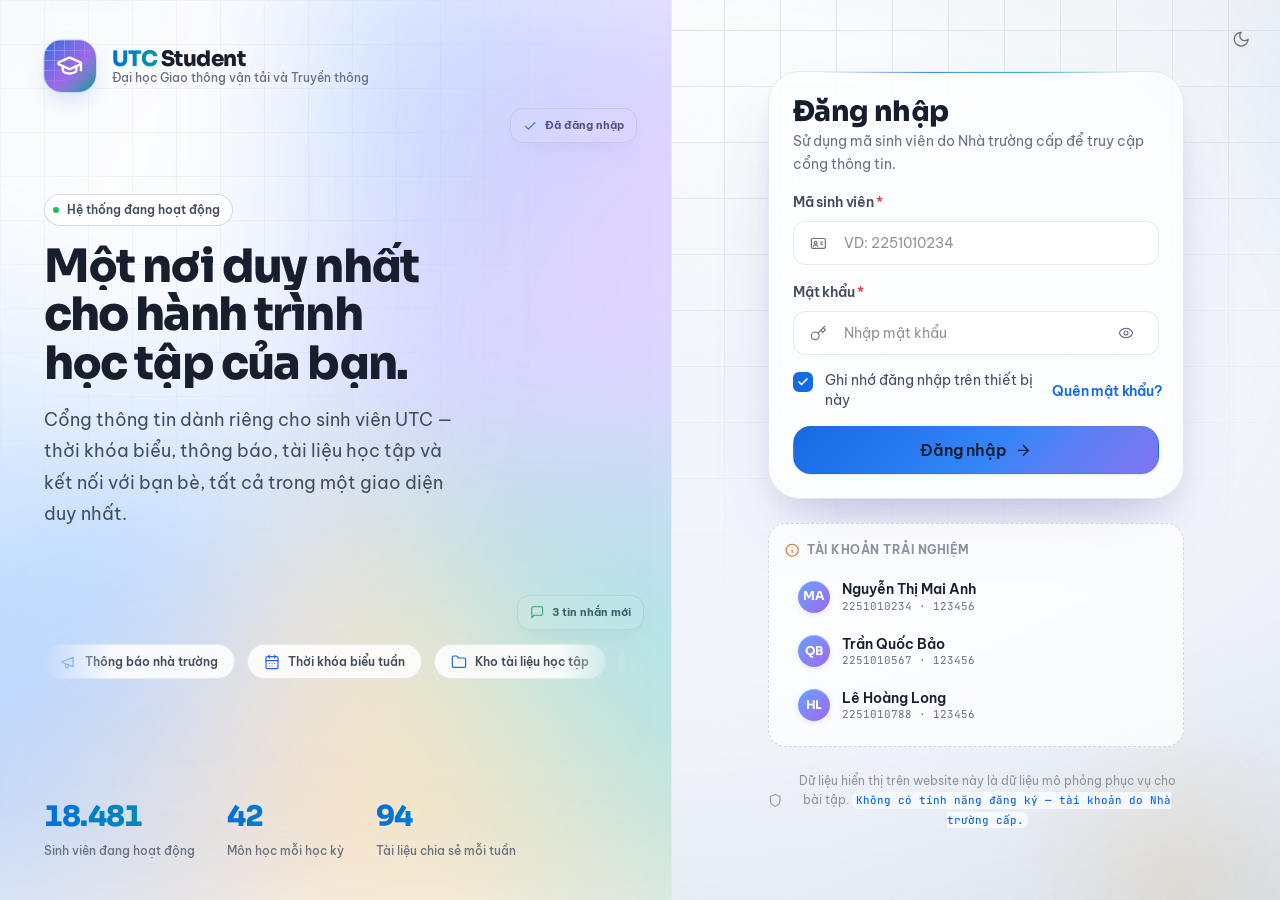
==== index.html @ 74a902a6 "Initial commit" ====
<!DOCTYPE html>
<html lang="vi" data-theme="dark">
<head>
  <meta charset="UTF-8">
  <meta name="viewport" content="width=device-width, initial-scale=1.0, viewport-fit=cover">
  <meta name="theme-color" content="#0d1018">
  <meta name="color-scheme" content="dark light">
  <meta name="description"
        content="UTC Student — cổng thông tin sinh viên dành cho Trường Đại học Giao thông vận tải và Truyền thông: thời khóa biểu, thông báo, tài liệu, bài đăng, kết bạn và tin nhắn.">
  <meta name="robots" content="index, follow">
  <meta name="author" content="UTC Student">

  <!-- Open Graph / Twitter -->
  <meta property="og:type" content="website">
  <meta property="og:site_name" content="UTC Student">
  <meta property="og:title" content="UTC Student — Cổng thông tin sinh viên">
  <meta property="og:description"
        content="Thời khóa biểu, thông báo, tài liệu, bài đăng, kết bạn và tin nhắn — dành cho sinh viên ĐH Giao thông vận tải và Truyền thông.">
  <meta property="og:image" content="assets/og-image.svg">
  <meta property="og:locale" content="vi_VN">
  <meta name="twitter:card" content="summary_large_image">
  <meta name="twitter:title" content="UTC Student — Cổng thông tin sinh viên">
  <meta name="twitter:description" content="Cổng thông tin sinh viên UTC: thời khóa biểu, thông báo, tài liệu và cộng đồng.">
  <meta name="twitter:image" content="assets/og-image.svg">

  <title>UTC Student — Cổng thông tin sinh viên</title>

  <!-- Inline SVG favicon: the brand mark, no extra request -->
  <link rel="icon" type="image/svg+xml" href="assets/favicon.svg">
  <link rel="apple-touch-icon" href="assets/favicon.svg">
  <link rel="manifest" href="manifest.webmanifest">

  <!--
    Paint the persisted theme before the stylesheet applies, so there is no flash.
    Also honours ?theme= so a Pages preview link can force light or dark.
  -->
  <script>
    (function () {
      try {
        var forced = new URLSearchParams(location.search).get('theme');
        var saved = localStorage.getItem('utc-student:theme');
        var theme = (forced === 'light' || forced === 'dark')
          ? forced
          : (saved === 'light' || saved === 'dark'
              ? saved
              : (window.matchMedia('(prefers-color-scheme: light)').matches ? 'light' : 'dark'));
        document.documentElement.setAttribute('data-theme', theme);
      } catch (error) {
        document.documentElement.setAttribute('data-theme', 'dark');
      }
    })();
  </script>

  <!--
    v= is the cache-buster. GitHub Pages serves static files through a CDN with a
    long TTL, so a redeploy will not invalidate styles.css / main.js on its own.
    Bump this number whenever you ship a change: it appends a unique query string
    and forces a fresh fetch for every entry point.
  -->
  <link rel="stylesheet" href="styles/styles.css?v=20261018">

  <!-- Warm the font that paints first, then the stylesheet -->
  <link rel="preload" href="assets/fonts/BeVietnamPro-400-vietnamese.woff2" as="font" type="font/woff2" crossorigin>
  <link rel="preload" href="assets/fonts/BeVietnamPro-700-vietnamese.woff2" as="font" type="font/woff2" crossorigin>
</head>

<body>
  <a class="skip-link" href="#root">Bỏ qua điều hướng</a>

  <!-- Ambient background + routed content are mounted here by scripts/main.js -->
  <div id="root" role="application" aria-label="UTC Student"></div>

  <!-- First-paint placeholder, removed by the router on the first resolve -->
  <div id="boot-screen" aria-hidden="true"
       style="position:fixed;inset:0;display:grid;place-items:center;gap:1rem;z-index:900">
    <div style="display:flex;flex-direction:column;align-items:center;gap:1.25rem">
      <div class="spinner" style="width:2rem;height:2rem;color:#6366f1"></div>
      <p style="font:600 .8125rem/1.4 'Be Vietnam Pro',system-ui,sans-serif;color:#94a3b8;letter-spacing:.04em">
        Đang tải UTC Student…
      </p>
    </div>
  </div>

  <noscript>
    <div style="position:fixed;inset:0;display:grid;place-items:center;padding:2rem;text-align:center;z-index:1000">
      <div style="max-width:32rem">
        <h1 style="font:800 1.5rem/1.2 system-ui,sans-serif;margin-bottom:.75rem">Cần bật JavaScript</h1>
        <p style="font:400 .9375rem/1.7 system-ui,sans-serif;color:#64748b">
          UTC Student là một ứng dụng web hiện tại, được xây dựng hoàn toàn bằng HTML, CSS và JavaScript
          thuần. Vui lòng bật JavaScript trong trình duyệt để tiếp tục.
        </p>
      </div>
    </div>
  </noscript>

  <!--
    v= matches index.html. See the note on the stylesheet link above.
    type=module is required — the app is split across ES modules.
  -->
  <script type="module" src="scripts/main.js?v=20261018"></script>

  <script>
    // Remove the boot placeholder once the first route has rendered.
    window.addEventListener('load', function () {
      var check = setInterval(function () {
        if (document.body.classList.contains('is-ready')) {
          var boot = document.getElementById('boot-screen');
          if (boot) {
            boot.style.opacity = '0';
            boot.style.transition = 'opacity 320ms ease';
            setTimeout(function () { boot.remove(); }, 340);
          }
          clearInterval(check);
        }
      }, 60);
      setTimeout(function () { clearInterval(check); }, 8000);
    });
  </script>
</body>
</html>
---- styles/styles.css ----
/* ==========================================================================
   UTC STUDENT — STYLESHEET MANIFEST
   Load order matters: tokens → base → components → layout → features.
   ========================================================================== */

/* ---------- 1. Design system ---------- */
@import url('./base/fonts.css');
@import url('./base/tokens.css');
@import url('./base/reset.css');
@import url('./base/typography.css');
@import url('./base/textures.css');
@import url('./base/animations.css');
@import url('./base/utilities.css');

/* ---------- 2. Components ---------- */
@import url('./components/button.css');
@import url('./components/card.css');
@import url('./components/form.css');
@import url('./components/badge.css');
@import url('./components/overlay.css');
@import url('./components/navigation.css');
@import url('./components/command-palette.css');

/* ---------- 3. Layout ---------- */
@import url('./layout/app-shell.css');
@import url('./layout/sidebar.css');
@import url('./layout/topbar.css');

/* ---------- 4. Features ---------- */
@import url('./features/login.css');
@import url('./features/dashboard.css');
@import url('./features/news.css');
@import url('./features/timetable.css');
@import url('./features/grades.css');
@import url('./features/profile.css');
@import url('./features/friends.css');
@import url('./features/chat.css');
@import url('./features/posts.css');
@import url('./features/documents.css');
@import url('./features/notifications.css');
@import url('./features/settings.css');
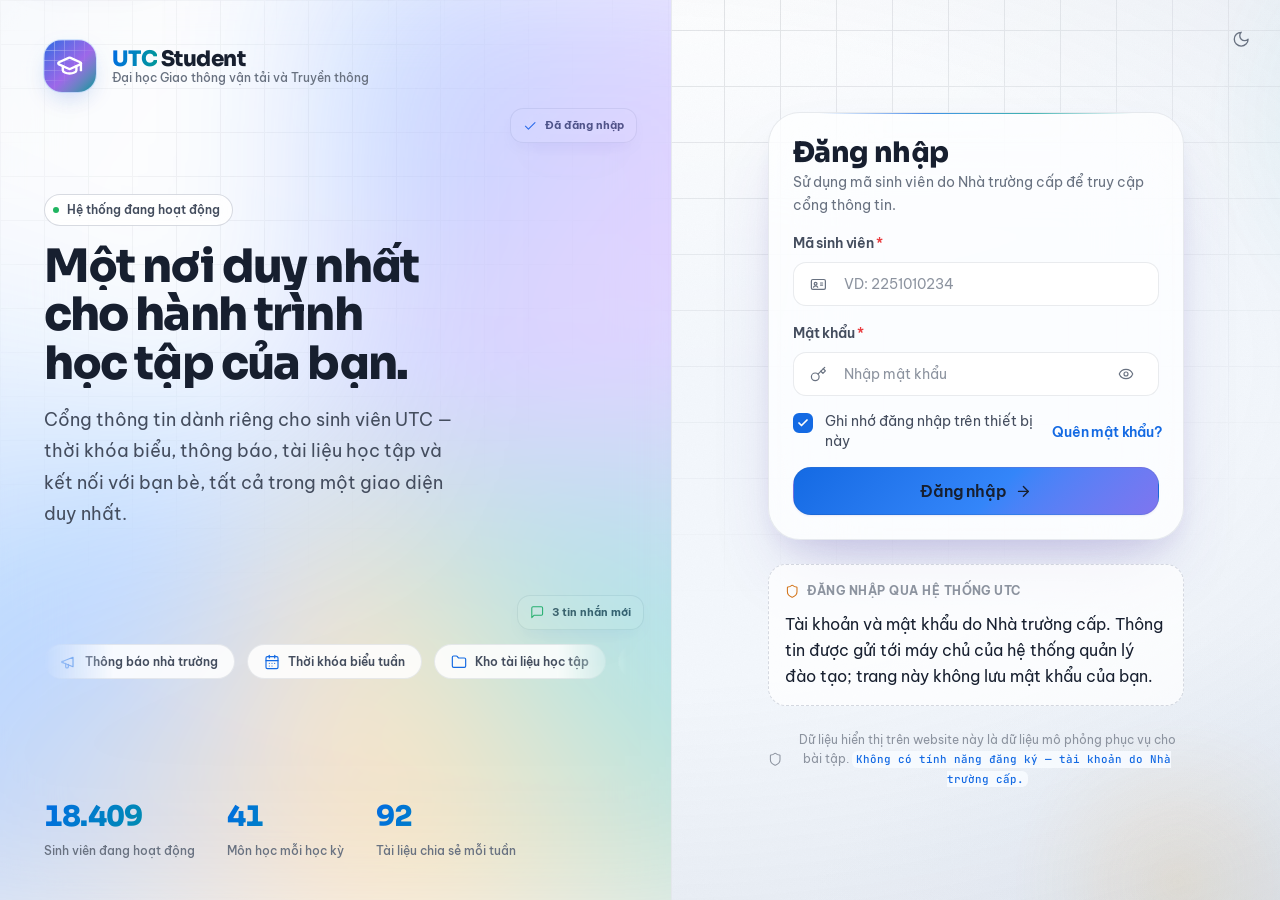
==== commit eca665a5: "add more bugs. fixed the UI , resolved overlay issues, i dont know" ====
--- a/index.html
+++ b/index.html
@@ -57,7 +57,7 @@
     Bump this number whenever you ship a change: it appends a unique query string
     and forces a fresh fetch for every entry point.
   -->
-  <link rel="stylesheet" href="styles/styles.css?v=20261018">
+  <link rel="stylesheet" href="styles/styles.css">
 
   <!-- Warm the font that paints first, then the stylesheet -->
   <link rel="preload" href="assets/fonts/BeVietnamPro-400-vietnamese.woff2" as="font" type="font/woff2" crossorigin>
@@ -97,7 +97,7 @@
     v= matches index.html. See the note on the stylesheet link above.
     type=module is required — the app is split across ES modules.
   -->
-  <script type="module" src="scripts/main.js?v=20261018"></script>
+  <script type="module" src="scripts/main.js"></script>
 
   <script>
     // Remove the boot placeholder once the first route has rendered.
--- a/styles/styles.css
+++ b/styles/styles.css
@@ -4,38 +4,38 @@
    ========================================================================== */
 
 /* ---------- 1. Design system ---------- */
-@import url('./base/fonts.css');
-@import url('./base/tokens.css');
-@import url('./base/reset.css');
-@import url('./base/typography.css');
-@import url('./base/textures.css');
-@import url('./base/animations.css');
-@import url('./base/utilities.css');
+@import url('./base/fonts.css?v=20261019');
+@import url('./base/tokens.css?v=20261019');
+@import url('./base/reset.css?v=20261019');
+@import url('./base/typography.css?v=20261019');
+@import url('./base/textures.css?v=20261019');
+@import url('./base/animations.css?v=20261019');
+@import url('./base/utilities.css?v=20261019');
 
 /* ---------- 2. Components ---------- */
-@import url('./components/button.css');
-@import url('./components/card.css');
-@import url('./components/form.css');
-@import url('./components/badge.css');
-@import url('./components/overlay.css');
-@import url('./components/navigation.css');
-@import url('./components/command-palette.css');
+@import url('./components/button.css?v=20261019');
+@import url('./components/card.css?v=20261019');
+@import url('./components/form.css?v=20261019');
+@import url('./components/badge.css?v=20261019');
+@import url('./components/overlay.css?v=20261019');
+@import url('./components/navigation.css?v=20261019');
+@import url('./components/command-palette.css?v=20261019');
 
 /* ---------- 3. Layout ---------- */
-@import url('./layout/app-shell.css');
-@import url('./layout/sidebar.css');
-@import url('./layout/topbar.css');
+@import url('./layout/app-shell.css?v=20261019');
+@import url('./layout/sidebar.css?v=20261019');
+@import url('./layout/topbar.css?v=20261019');
 
 /* ---------- 4. Features ---------- */
-@import url('./features/login.css');
-@import url('./features/dashboard.css');
-@import url('./features/news.css');
-@import url('./features/timetable.css');
-@import url('./features/grades.css');
-@import url('./features/profile.css');
-@import url('./features/friends.css');
-@import url('./features/chat.css');
-@import url('./features/posts.css');
-@import url('./features/documents.css');
-@import url('./features/notifications.css');
-@import url('./features/settings.css');+@import url('./features/login.css?v=20261019');
+@import url('./features/dashboard.css?v=20261019');
+@import url('./features/news.css?v=20261019');
+@import url('./features/timetable.css?v=20261019');
+@import url('./features/grades.css?v=20261019');
+@import url('./features/profile.css?v=20261019');
+@import url('./features/friends.css?v=20261019');
+@import url('./features/chat.css?v=20261019');
+@import url('./features/posts.css?v=20261019');
+@import url('./features/documents.css?v=20261019');
+@import url('./features/notifications.css?v=20261019');
+@import url('./features/settings.css?v=20261019');
